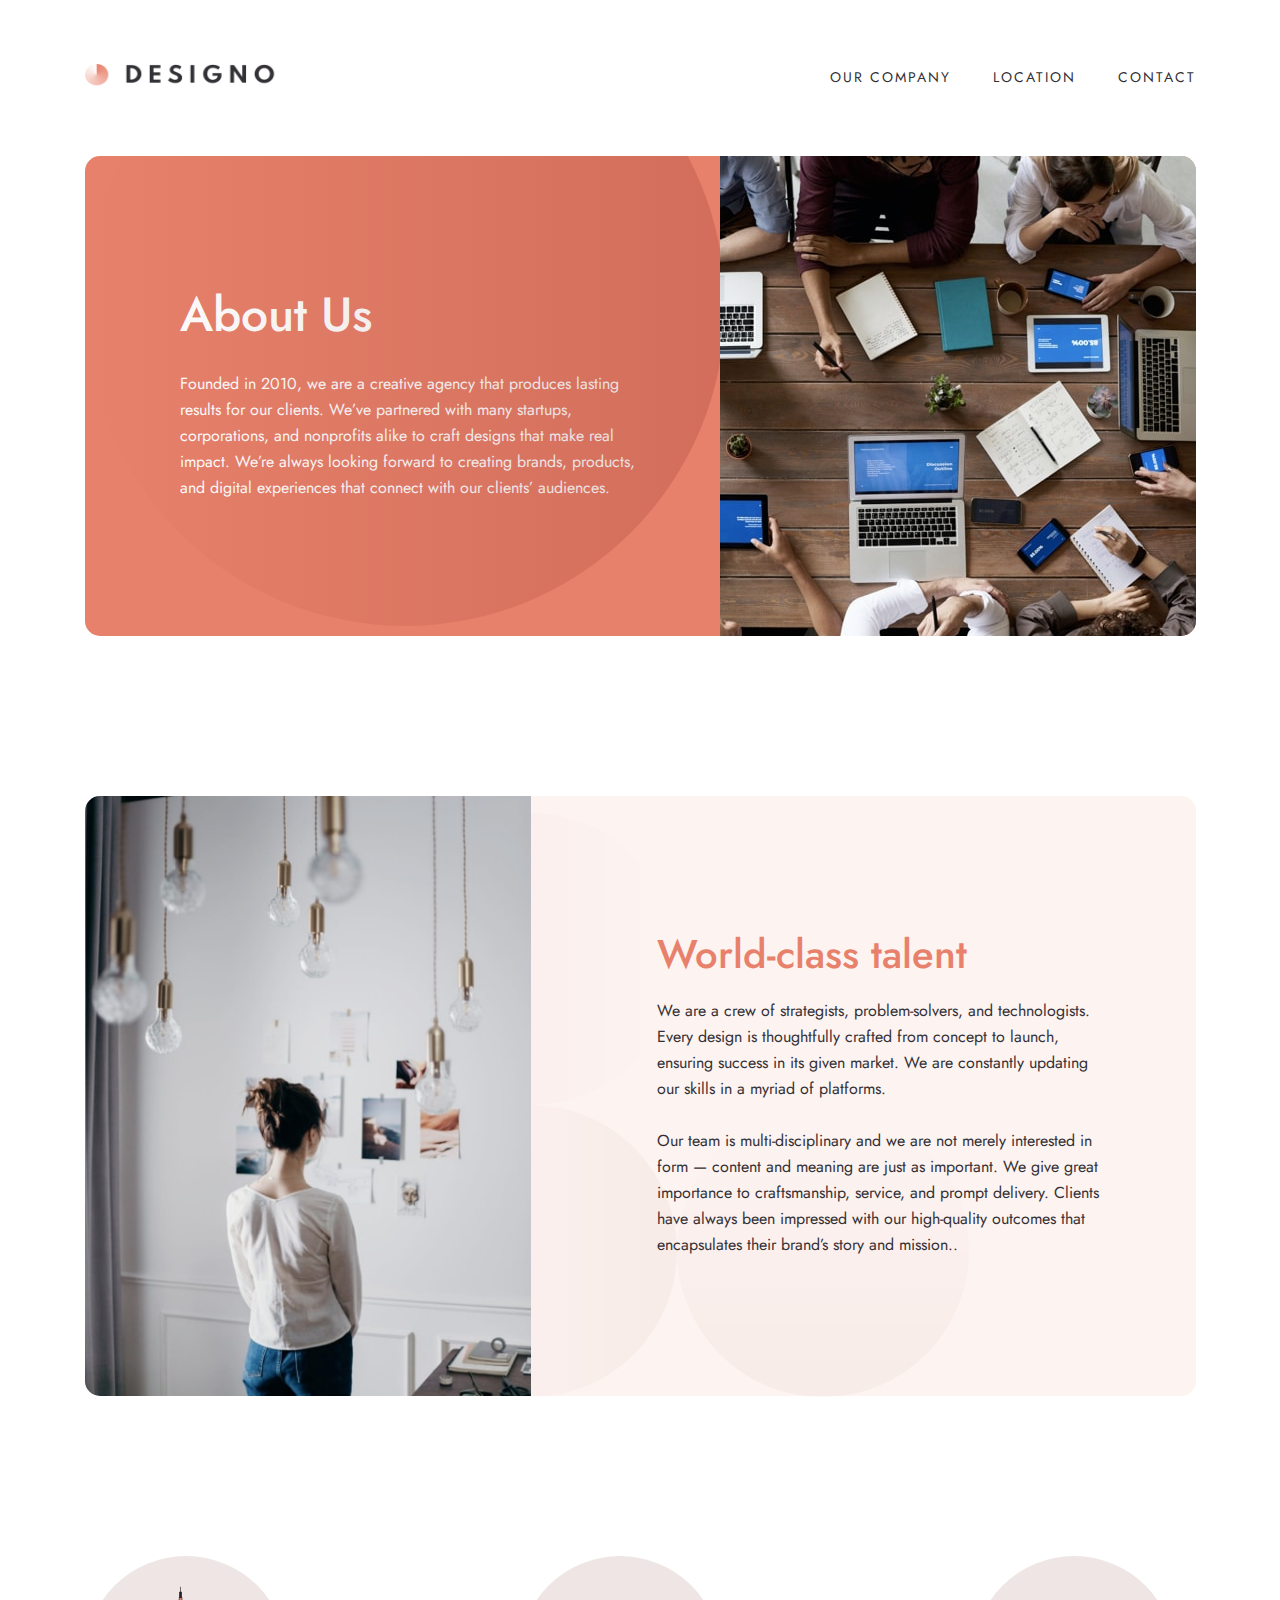
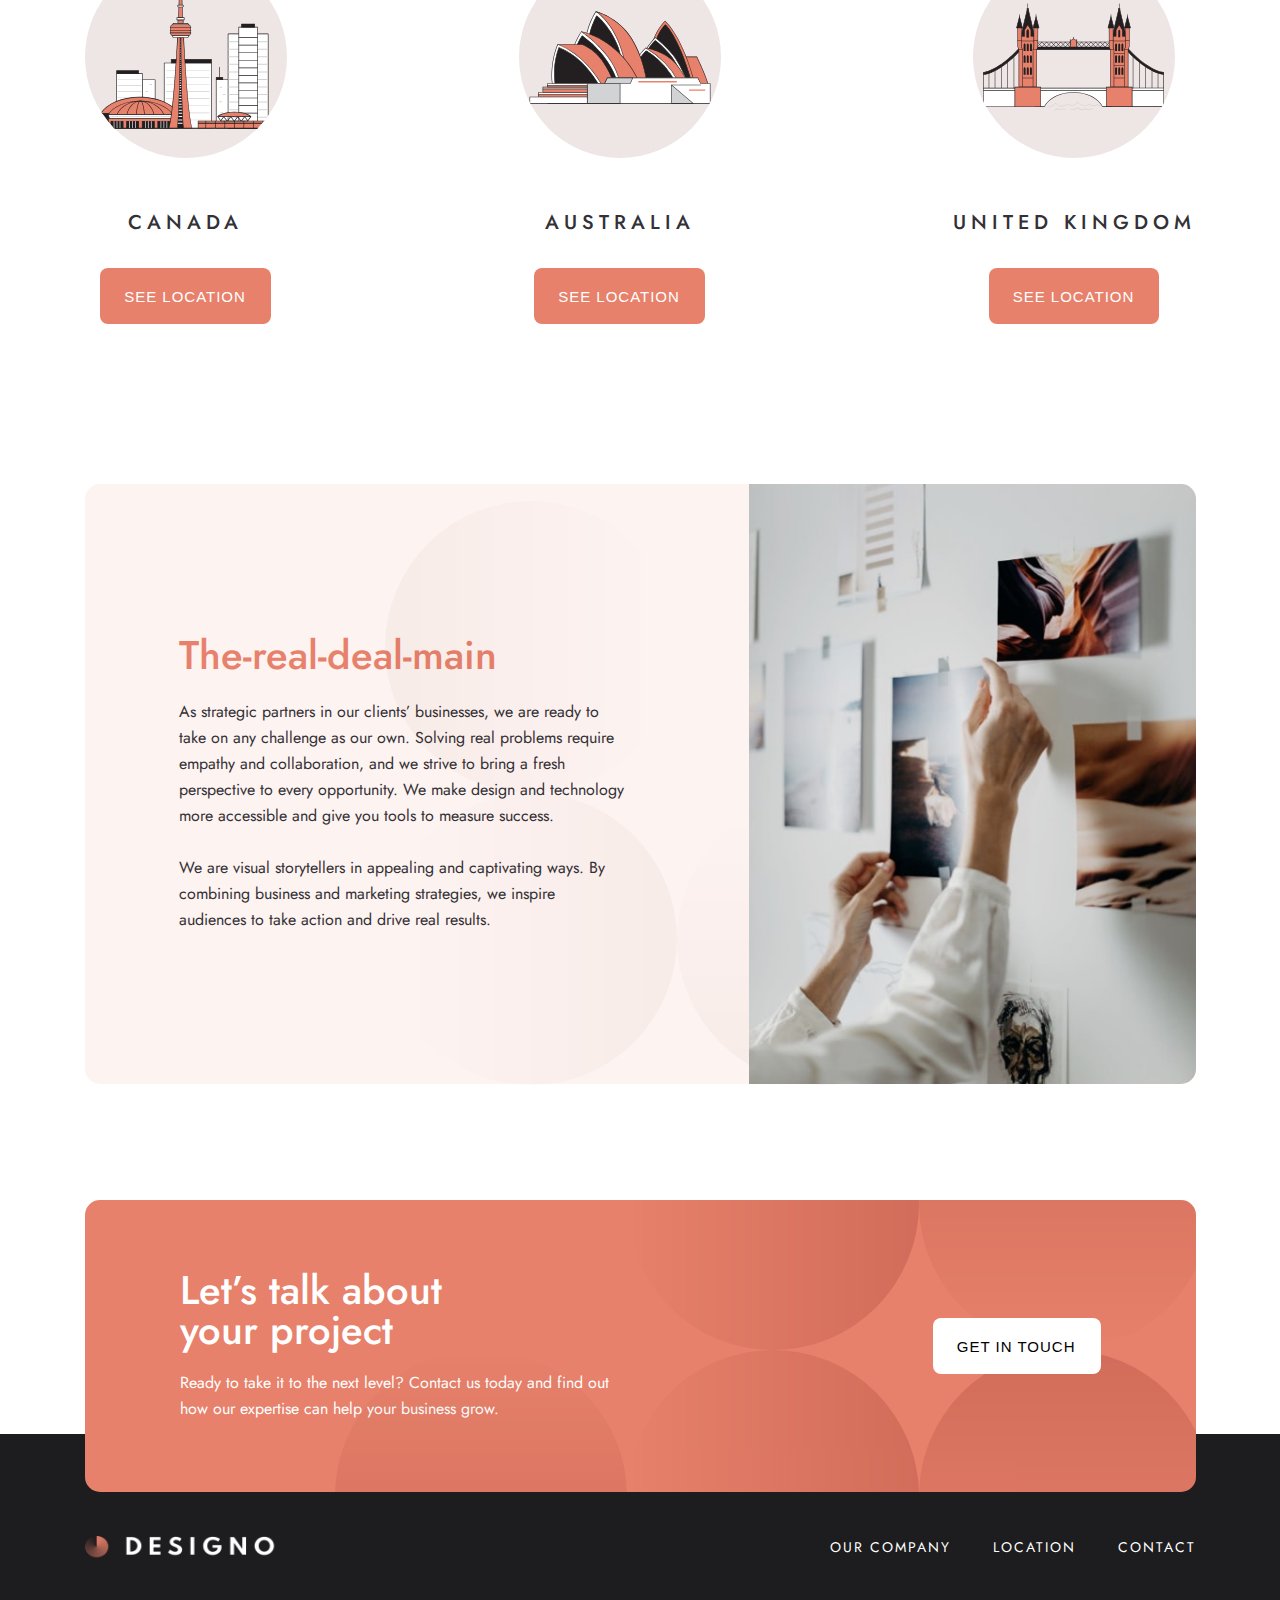
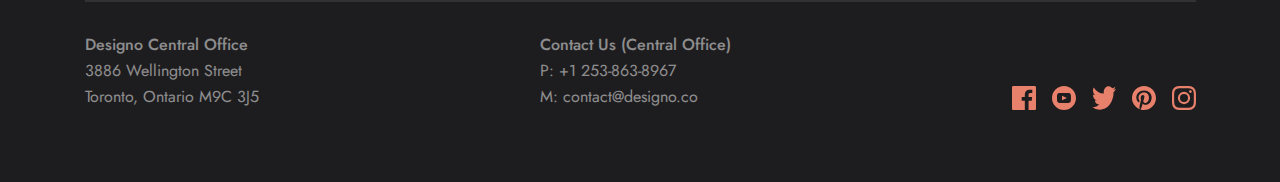
==== pages/about.html @ c79dee9d "Designo-final" ====
<!DOCTYPE html>
<html lang="en">
  <head>
    <meta charset="UTF-8" />
    <meta name="viewport" content="width=device-width, initial-scale=1.0" />
    <title>about</title>
    <link rel="stylesheet" href="../css/about.css" />
  </head>
  <body>
    <header>
      <nav>
        <div class="container">
          <div class="navigation">
            <a href="./index.html">
              <img src="../images/shared/desktop/logo-dark.png" alt="logo"
            /></a>
            <ul class="menu">
              <li><a href="./about.html">our company</a></li>
              <li><a href="./location.html">location</a></li>
              <li><a href="#">contact</a></li>
            </ul>
          </div>
        </div>
      </nav>
      <div class="container">
        <div class="about-us-main">
          <div class="about-us-title">
            <h1>about us</h1>
            <p>
              Founded in 2010, we are a creative agency that produces lasting
              results for our clients. We’ve partnered with many startups,
              corporations, and nonprofits alike to craft designs that make real
              impact. We’re always looking forward to creating brands, products,
              and digital experiences that connect with our clients’ audiences.
            </p>
          </div>
          <img
            src="../images/about/desktop/image-about-hero.jpg"
            alt="about"
            class="main-bg-about"
          />
          <img
            src="../images/about/desktop/bg-pattern-hero-about-desktop.svg"
            class="about-bg"
          />
        </div>
      </div>
    </header>
    <main>
      <section>
        <div class="container">
          <div class="world-class-talent-main">
            <img
              src="../images/about/desktop/image-world-class-talent.jpg"
              alt="world-class-talent-main"
              class="world-class-talent-main-img"
            />
            <img
              src="../images/shared/desktop/bg-pattern-three-circles.svg"
              alt="img"
              class="world-class-talent-main-bg"
            />
            <div class="world-class-talent-title">
              <h2>World-class talent</h2>
              <p>
                We are a crew of strategists, problem-solvers, and
                technologists. Every design is thoughtfully crafted from concept
                to launch, ensuring success in its given market. We are
                constantly updating our skills in a myriad of platforms.
                <br />
                <br />
                Our team is multi-disciplinary and we are not merely interested
                in form — content and meaning are just as important. We give
                great importance to craftsmanship, service, and prompt delivery.
                Clients have always been impressed with our high-quality
                outcomes that encapsulates their brand’s story and mission..
              </p>
            </div>
          </div>
        </div>
      </section>
      <section>
        <div class="container">
          <div class="canada-australia-uk-main">
            <div class="canada-australia-uk">
              <img
                src="../images/shared/desktop/illustration-canada.svg"
                alt="canada"
                class="canada-australia-uk-images"
              />
              <h3>canada</h3>
              <button class="btn btn-on-light">see location</button>
            </div>
            <div class="canada-australia-uk">
              <img
                src="../images/shared/desktop/illustration-australia.svg"
                alt="canada"
                class="canada-australia-uk-images"
              />
              <h3>australia</h3>
              <button class="btn btn-on-light">see location</button>
            </div>
            <div class="canada-australia-uk">
              <img
                src="../images/shared/desktop/illustration-united-kingdom.svg"
                alt="canada"
                class="canada-australia-uk-images"
              />
              <h3>united kingdom</h3>
              <button class="btn btn-on-light">see location</button>
            </div>
          </div>
        </div>
      </section>
      <section>
        <div class="container">
          <div class="the-real-deal-main">
            <div class="the-real-deal-main-title">
              <h2>The-real-deal-main</h2>
              <p>
                As strategic partners in our clients’ businesses, we are ready
                to take on any challenge as our own. Solving real problems
                require empathy and collaboration, and we strive to bring a
                fresh perspective to every opportunity. We make design and
                technology more accessible and give you tools to measure
                success.
                <br /><br />
                We are visual storytellers in appealing and captivating ways. By
                combining business and marketing strategies, we inspire
                audiences to take action and drive real results.
              </p>
            </div>
            <img
              src="../images/about/desktop/image-real-deal.jpg"
              alt="the-real-deal-main"
              class="the-real-deal-main-img"
            />
            <img
              src="../images/shared/desktop/bg-pattern-three-circles.svg"
              alt="img"
              class="the-real-deal-main-bg"
            />
          </div>
        </div>
      </section>
    </main>
    <footer>
      <div class="container">
        <div class="footer-all">
          <div class="lets-talk-main">
            <div class="lets-talk-title">
              <h2>Let’s talk about your project</h2>
              <p>
                Ready to take it to the next level? Contact us today and find
                out how our expertise can help your business grow.
              </p>
            </div>
            <div class="lets-talk-btn">
              <button class="btn btn-on-dark">Get in touch</button>
            </div>
            <img
              class="footer-bg-img"
              src="../images/shared/desktop/bg-pattern-call-to-action.svg"
              alt="bg-pattern-call-to-action"
            />
          </div>
          <div class="designo-main">
            <div class="designo">
              <img
                src="../images/shared/desktop/logo-light.png"
                alt="designo"
              />
              <ul class="menu-footer">
                <li><a href="./about.html">our company</a></li>
                <li><a href="#">location</a></li>
                <li><a href="#">contact</a></li>
              </ul>
            </div>
            <span class="line"></span>
            <div class="nav-footer">
              <div class="address">
                <h4>Designo Central Office</h4>
                <p>3886 Wellington Street</p>
                <p>Toronto, Ontario M9C 3J5</p>
              </div>
              <div class="contact">
                <h4>Contact Us (Central Office)</h4>
                <p>P: +1 253-863-8967</p>
                <p>M: contact@designo.co</p>
              </div>
              <div class="web-sites">
                <img
                  src="../images/shared/desktop/icon-facebook.svg"
                  alt="icon-facebook"
                />
                <img
                  src="../images/shared/desktop/icon-youtube.svg"
                  alt="icon-instagram"
                />
                <img
                  src="../images/shared/desktop/icon-twitter.svg"
                  alt="icon-instagram"
                />
                <img
                  src="../images/shared/desktop/icon-pinterest.svg"
                  alt="icon-instagram"
                />
                <img
                  src="../images/shared/desktop/icon-instagram.svg"
                  alt="icon-instagram"
                />
              </div>
            </div>
          </div>
        </div>
      </div>
    </footer>
  </body>
</html>
---- css/about.css ----
@import "./navigation.css";
@import "./global.css";
@import "./footer.css";

.about-us-main {
  padding-left: 9.5rem;
  position: relative;
  display: flex;
  justify-content: space-between;
  overflow: hidden;
  align-items: center;
  background-color: var(--peach-color);
  border-radius: 1.5rem;
  margin-bottom: 16rem;
}
.about-us-title h1 {
  font-size: var(--h1-fs);
  line-height: var(--h1-2-ln);
  color: var(--white-color);
  text-transform: capitalize;
}
.about-us-title p {
  font-size: var(--p-fs);
  line-height: var(--p-ln);
  color: var(--white-color);
  max-width: 45.8rem;
  padding-top: 3.2rem;
}
.about-bg {
  position: absolute;
  bottom: 10px;
  left: -0px;
}
.main-bg-about {
  z-index: 1;
}

.world-class-talent-main {
  display: flex;
  justify-content: space-between;
  align-items: center;
  position: relative;
  background-color: var(--dark-white);
  border-radius: 1.5rem;
  margin-bottom: 16rem;
}
.world-class-talent-title {
  padding-right: 9.4rem;
}
.world-class-talent-main-img {
  border-top-left-radius: 1.5rem;
  border-bottom-left-radius: 1.5rem;
  max-width: 47.6rem;
  max-height: 60rem;
  z-index: 1;
}
.world-class-talent-main-bg {
  position: absolute;
  left: 30rem;
  bottom: -1px;
}
.world-class-talent-title h2,
.the-real-deal-main-title h2 {
  font-size: var(--h2-fs);
  line-height: var(--h1-2-ln);
  color: var(--peach-color);
  padding-bottom: 2.4rem;
}
.world-class-talent-title p,
.the-real-deal-main-title p {
  font-size: var(--p-fs);
  line-height: var(--p-ln);
  color: var(--dark-gray);
  max-width: 44.5rem;
}
.canada-australia-uk-main {
  display: flex;
  justify-content: space-between;
  align-items: center;
  padding-bottom: 16rem;
}
.canada-australia-uk {
  text-align: center;
}
.canada-australia-uk-images {
  width: 20.2rem;
  height: 20.2rem;
  border-radius: 50%;
  background: linear-gradient(
    90deg,
    rgba(93, 2, 2, 0.1) 0%,
    rgba(93, 2, 2, 0.1) 100%
  );
}
.canada-australia-uk h3 {
  font-size: var(--h3-fs);
  line-height: var(--h3-ln);
  color: var(--dark-gray);
  letter-spacing: var(--h3-ls);
  text-transform: uppercase;
  padding-top: 4.8rem;
  padding-bottom: 3.2rem;
}
.the-real-deal-main {
  display: flex;
  justify-content: space-between;
  align-items: center;
  position: relative;
  background-color: var(--dark-white);
  border-radius: 1.5rem;
  margin-bottom: 16rem;
}
.the-real-deal-main-title {
  padding-left: 9.4rem;
}
.the-real-deal-main-img {
  border-top-right-radius: 1.5rem;
  border-bottom-right-radius: 1.5rem;
  max-width: 47.6rem;
  max-height: 60rem;
  z-index: 1;
}
.the-real-deal-main-bg {
  position: absolute;
  left: 30rem;
  bottom: -1px;
}
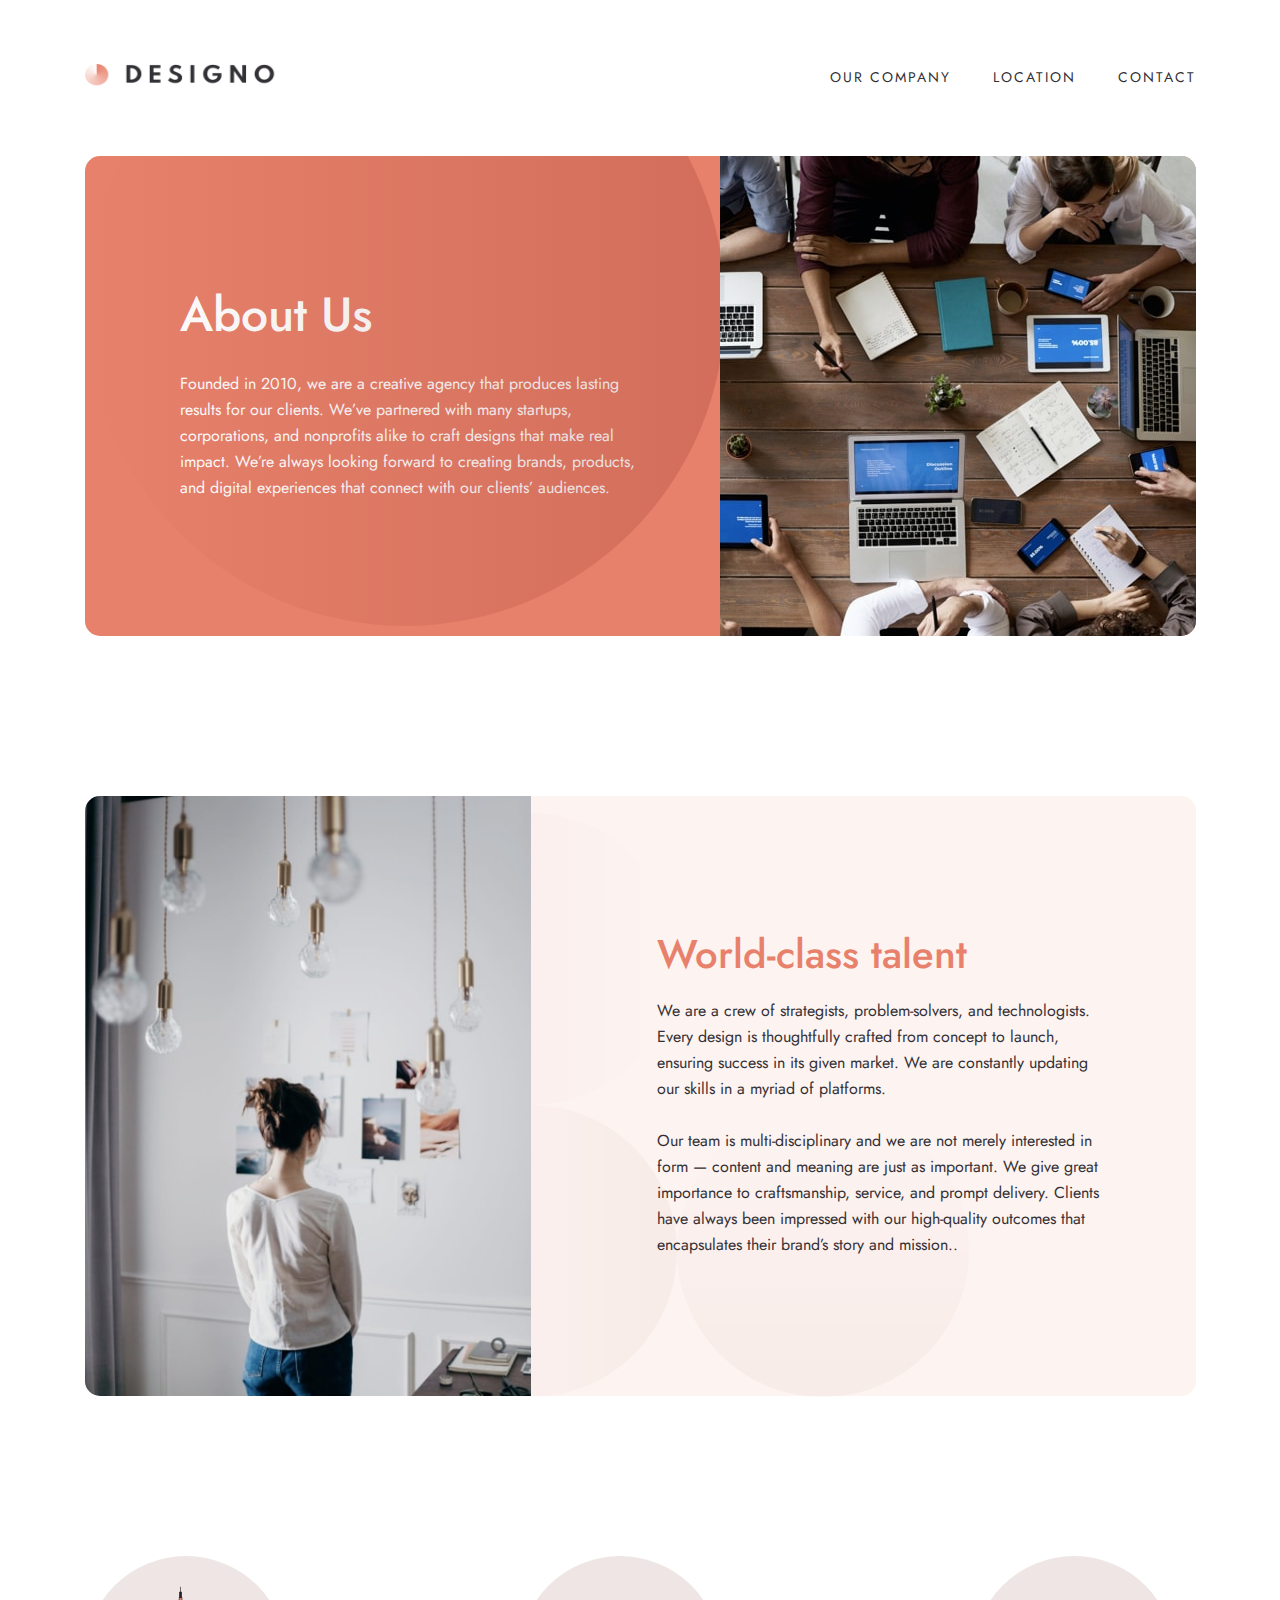
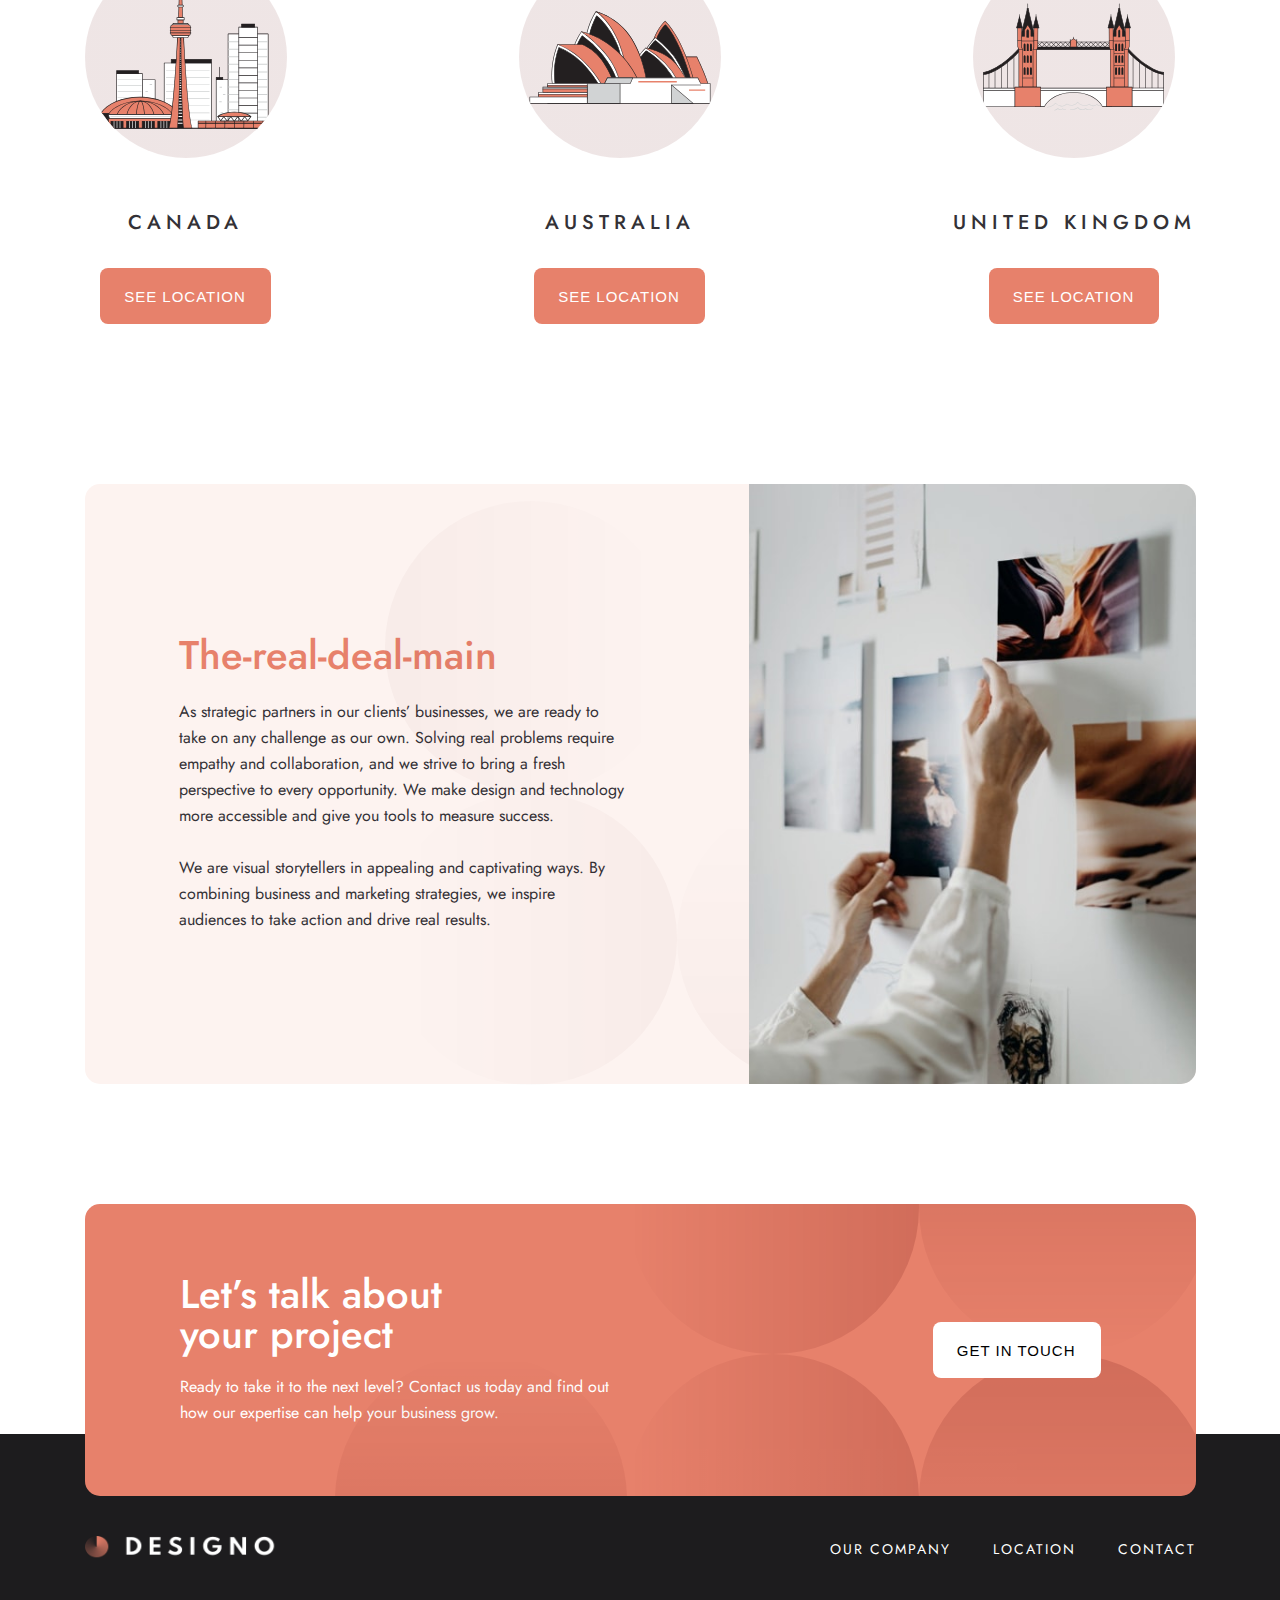
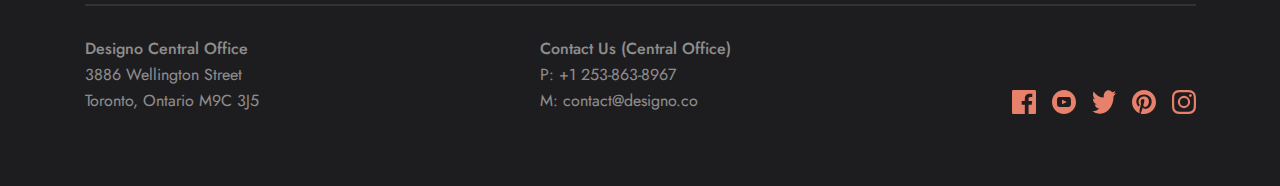
==== commit fc9d99ac: "some-changes" ====
--- a/pages/about.html
+++ b/pages/about.html
@@ -11,7 +11,7 @@
       <nav>
         <div class="container">
           <div class="navigation">
-            <a href="./index.html">
+            <a href="../index.html">
               <img src="../images/shared/desktop/logo-dark.png" alt="logo"
             /></a>
             <ul class="menu">
@@ -166,14 +166,15 @@
           </div>
           <div class="designo-main">
             <div class="designo">
-              <img
-                src="../images/shared/desktop/logo-light.png"
-                alt="designo"
-              />
+              <a href="../index.html">
+                <img
+                  src="../images/shared/desktop/logo-light.png"
+                  alt="designo"
+              /></a>
               <ul class="menu-footer">
                 <li><a href="./about.html">our company</a></li>
-                <li><a href="#">location</a></li>
-                <li><a href="#">contact</a></li>
+                <li><a href="./location.html">location</a></li>
+                <li><a href="./contact.html">contact</a></li>
               </ul>
             </div>
             <span class="line"></span>
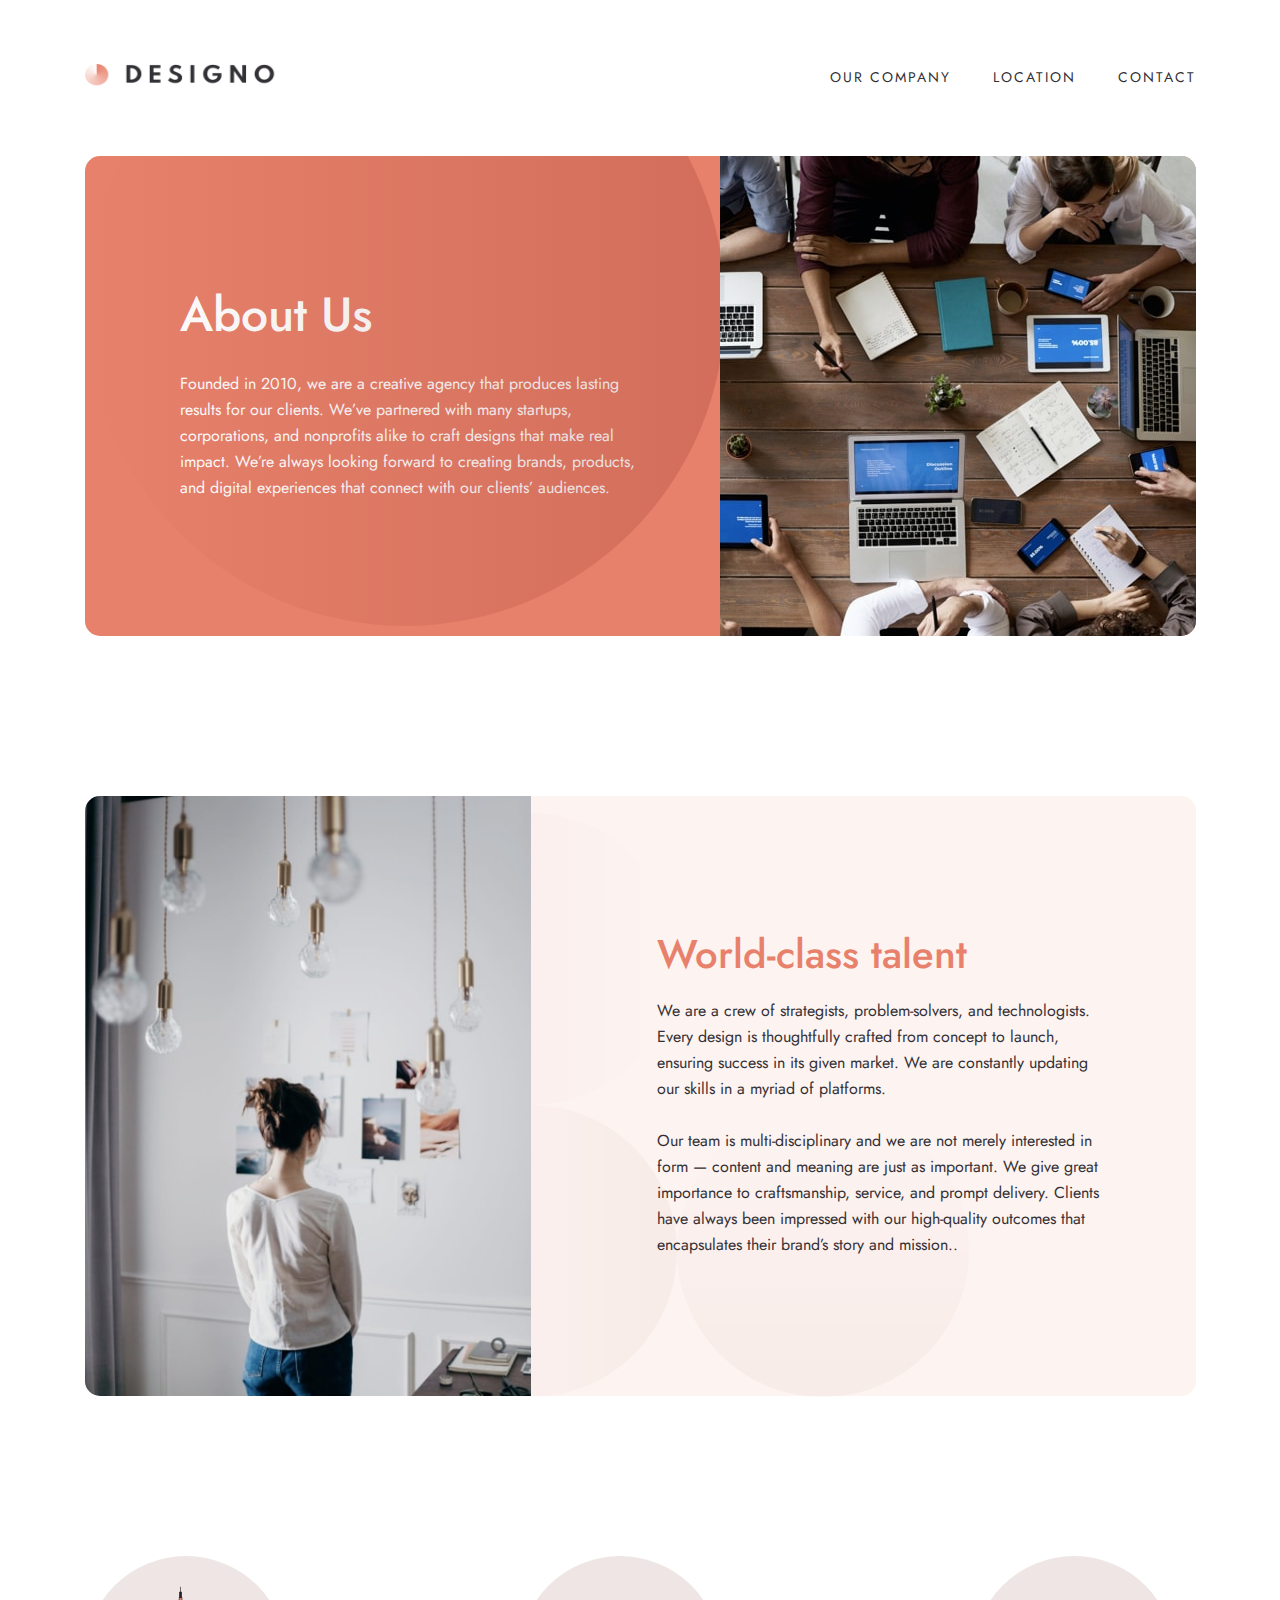
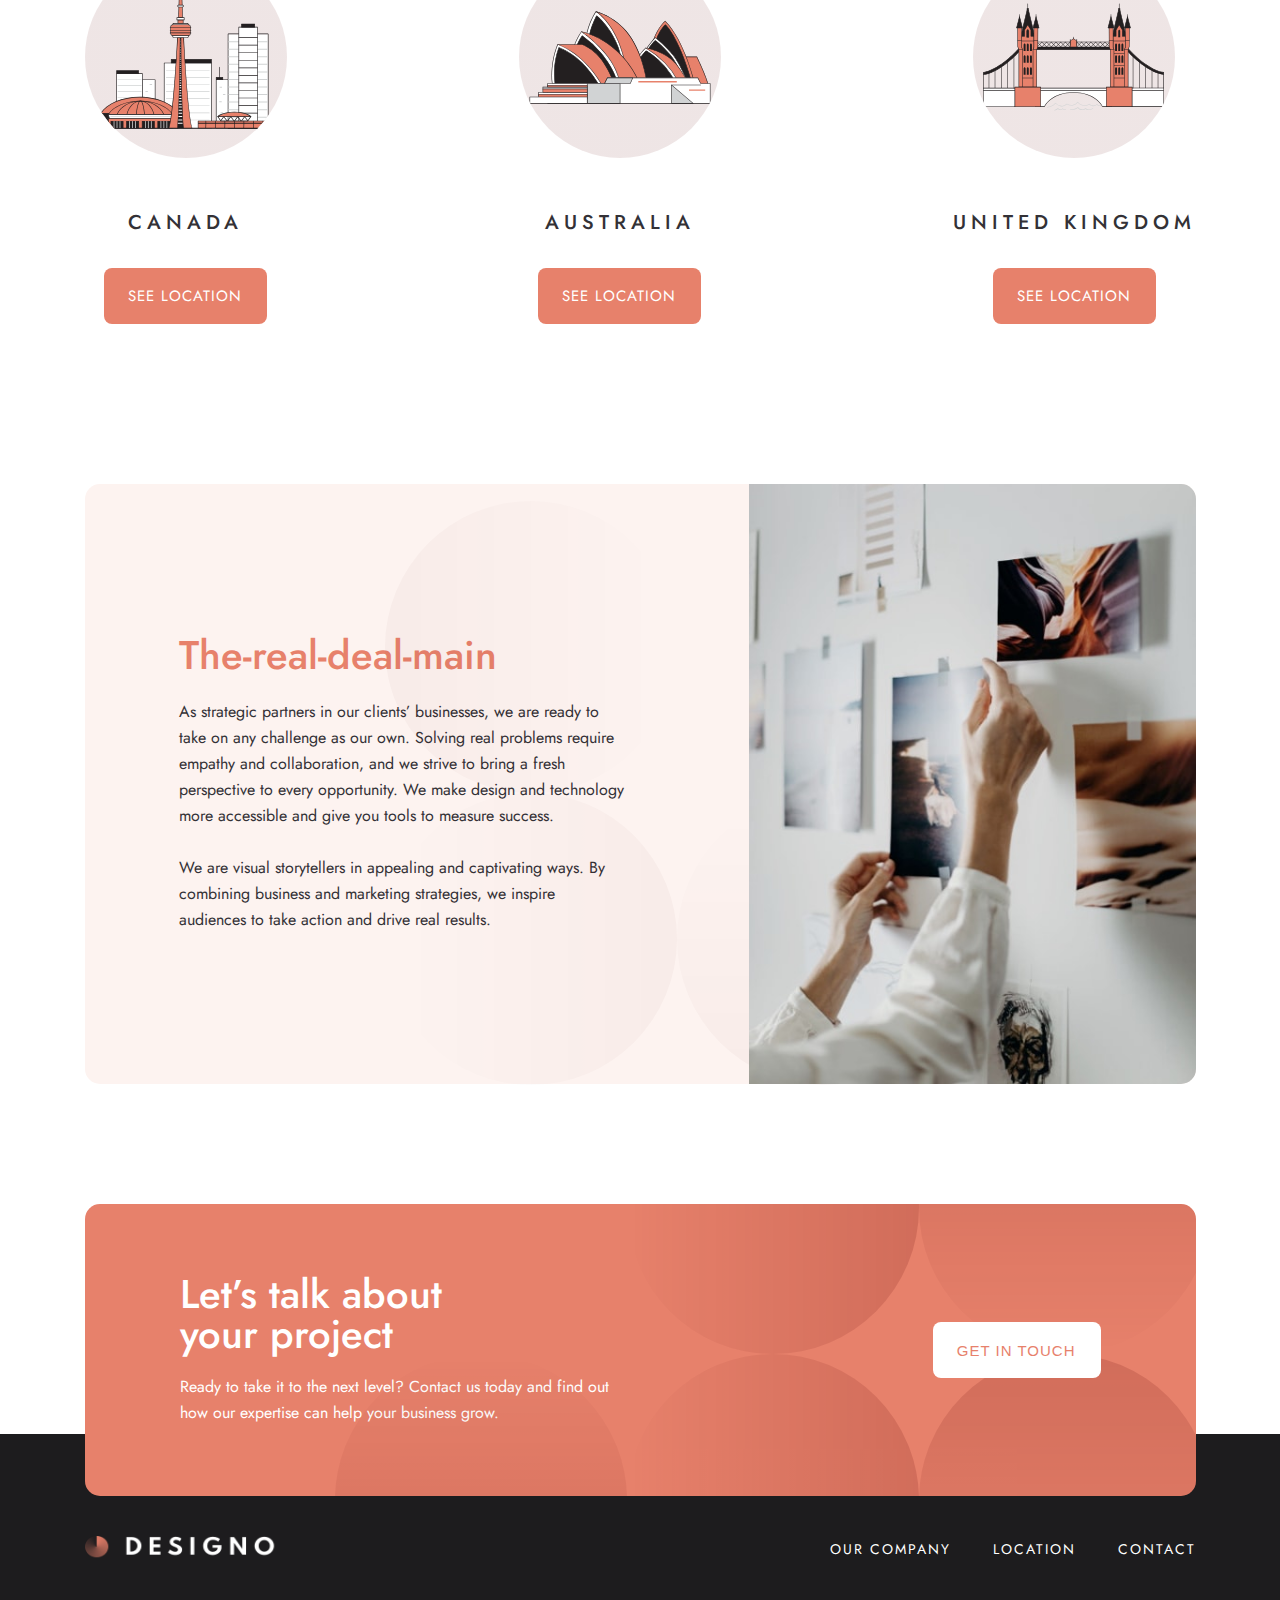
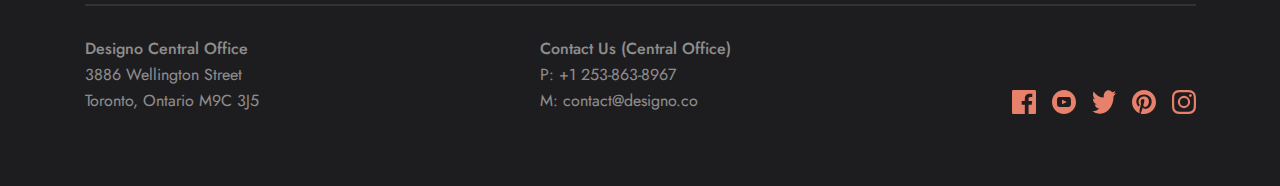
==== commit 93f6f11b: "a href edded" ====
--- a/pages/about.html
+++ b/pages/about.html
@@ -17,7 +17,7 @@
             <ul class="menu">
               <li><a href="./about.html">our company</a></li>
               <li><a href="./location.html">location</a></li>
-              <li><a href="#">contact</a></li>
+              <li><a href="./contact.html">contact</a></li>
             </ul>
           </div>
         </div>
@@ -89,7 +89,7 @@
                 class="canada-australia-uk-images"
               />
               <h3>canada</h3>
-              <button class="btn btn-on-light">see location</button>
+              <a href="#" class="btn btn-on-light">see location</a>
             </div>
             <div class="canada-australia-uk">
               <img
@@ -98,7 +98,7 @@
                 class="canada-australia-uk-images"
               />
               <h3>australia</h3>
-              <button class="btn btn-on-light">see location</button>
+              <a href="#" class="btn btn-on-light">see location</a>
             </div>
             <div class="canada-australia-uk">
               <img
@@ -107,7 +107,7 @@
                 class="canada-australia-uk-images"
               />
               <h3>united kingdom</h3>
-              <button class="btn btn-on-light">see location</button>
+              <a href="#" class="btn btn-on-light">see location</a>
             </div>
           </div>
         </div>
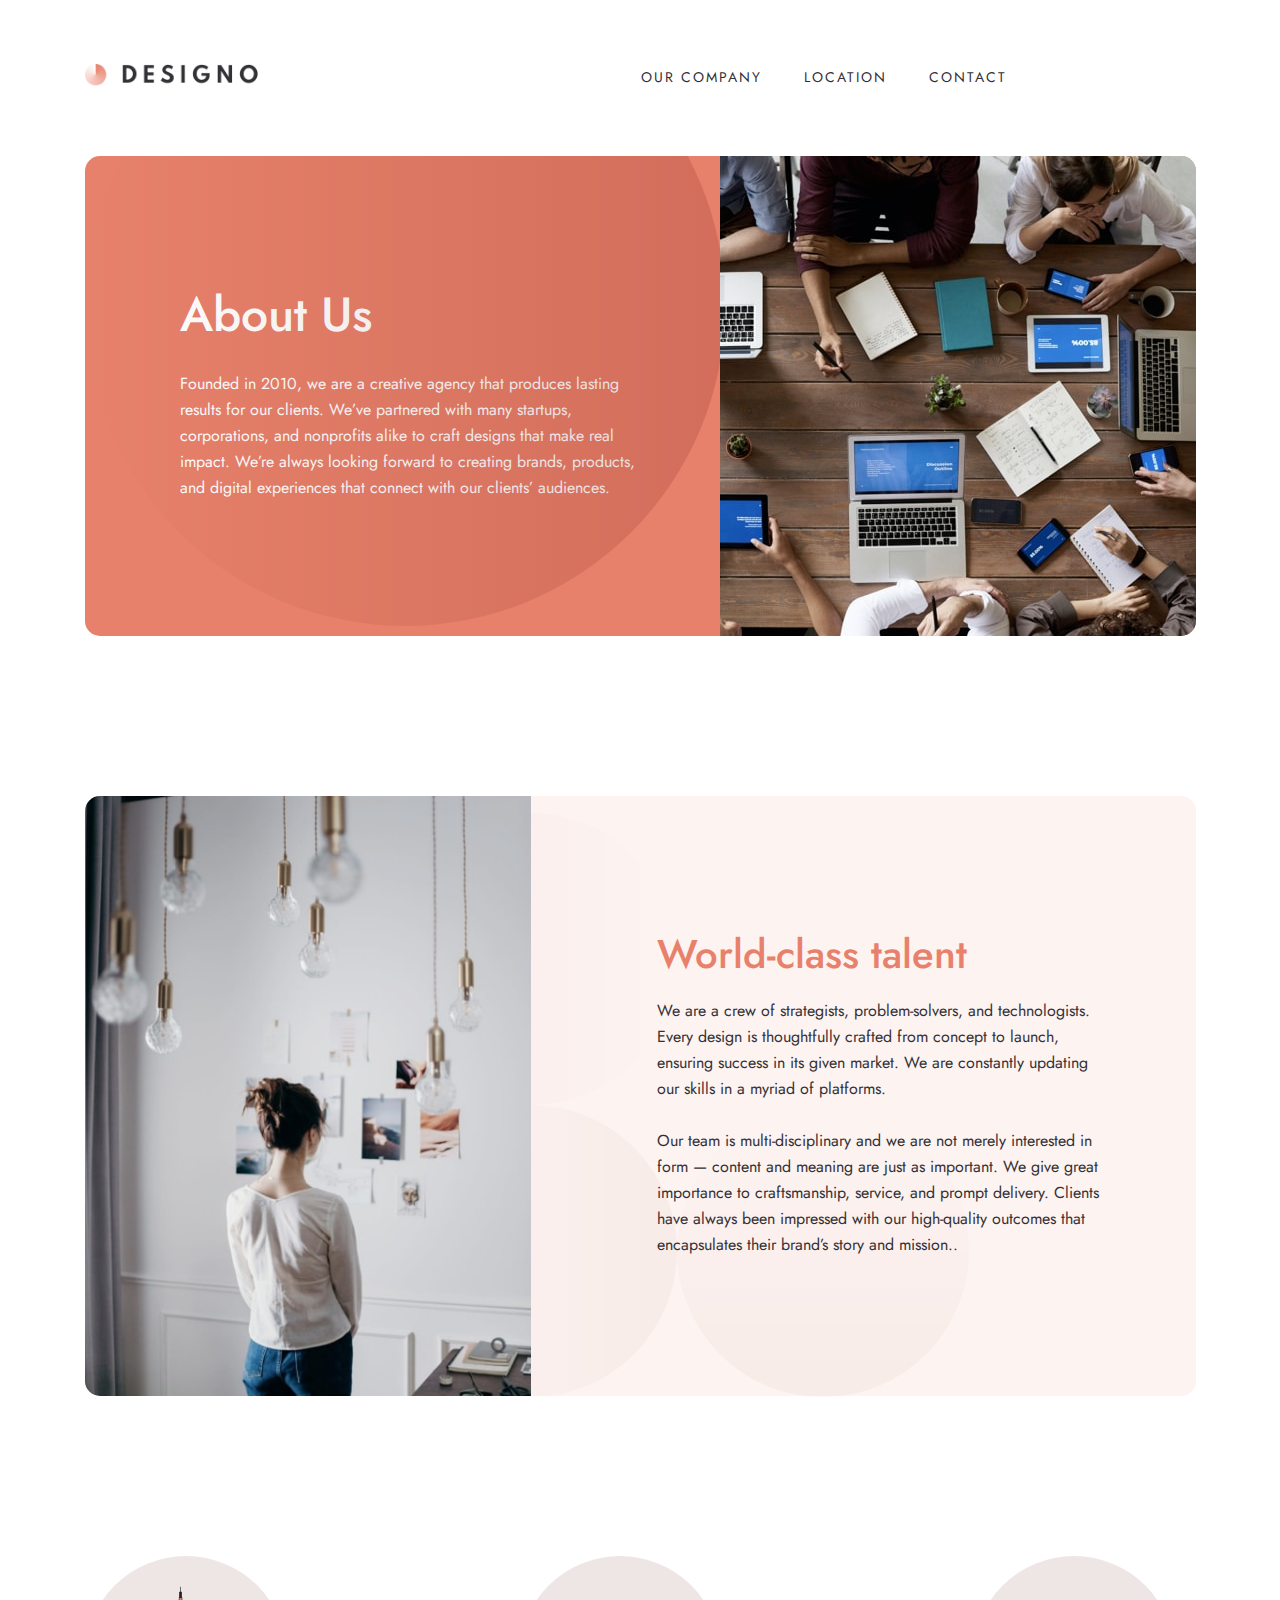
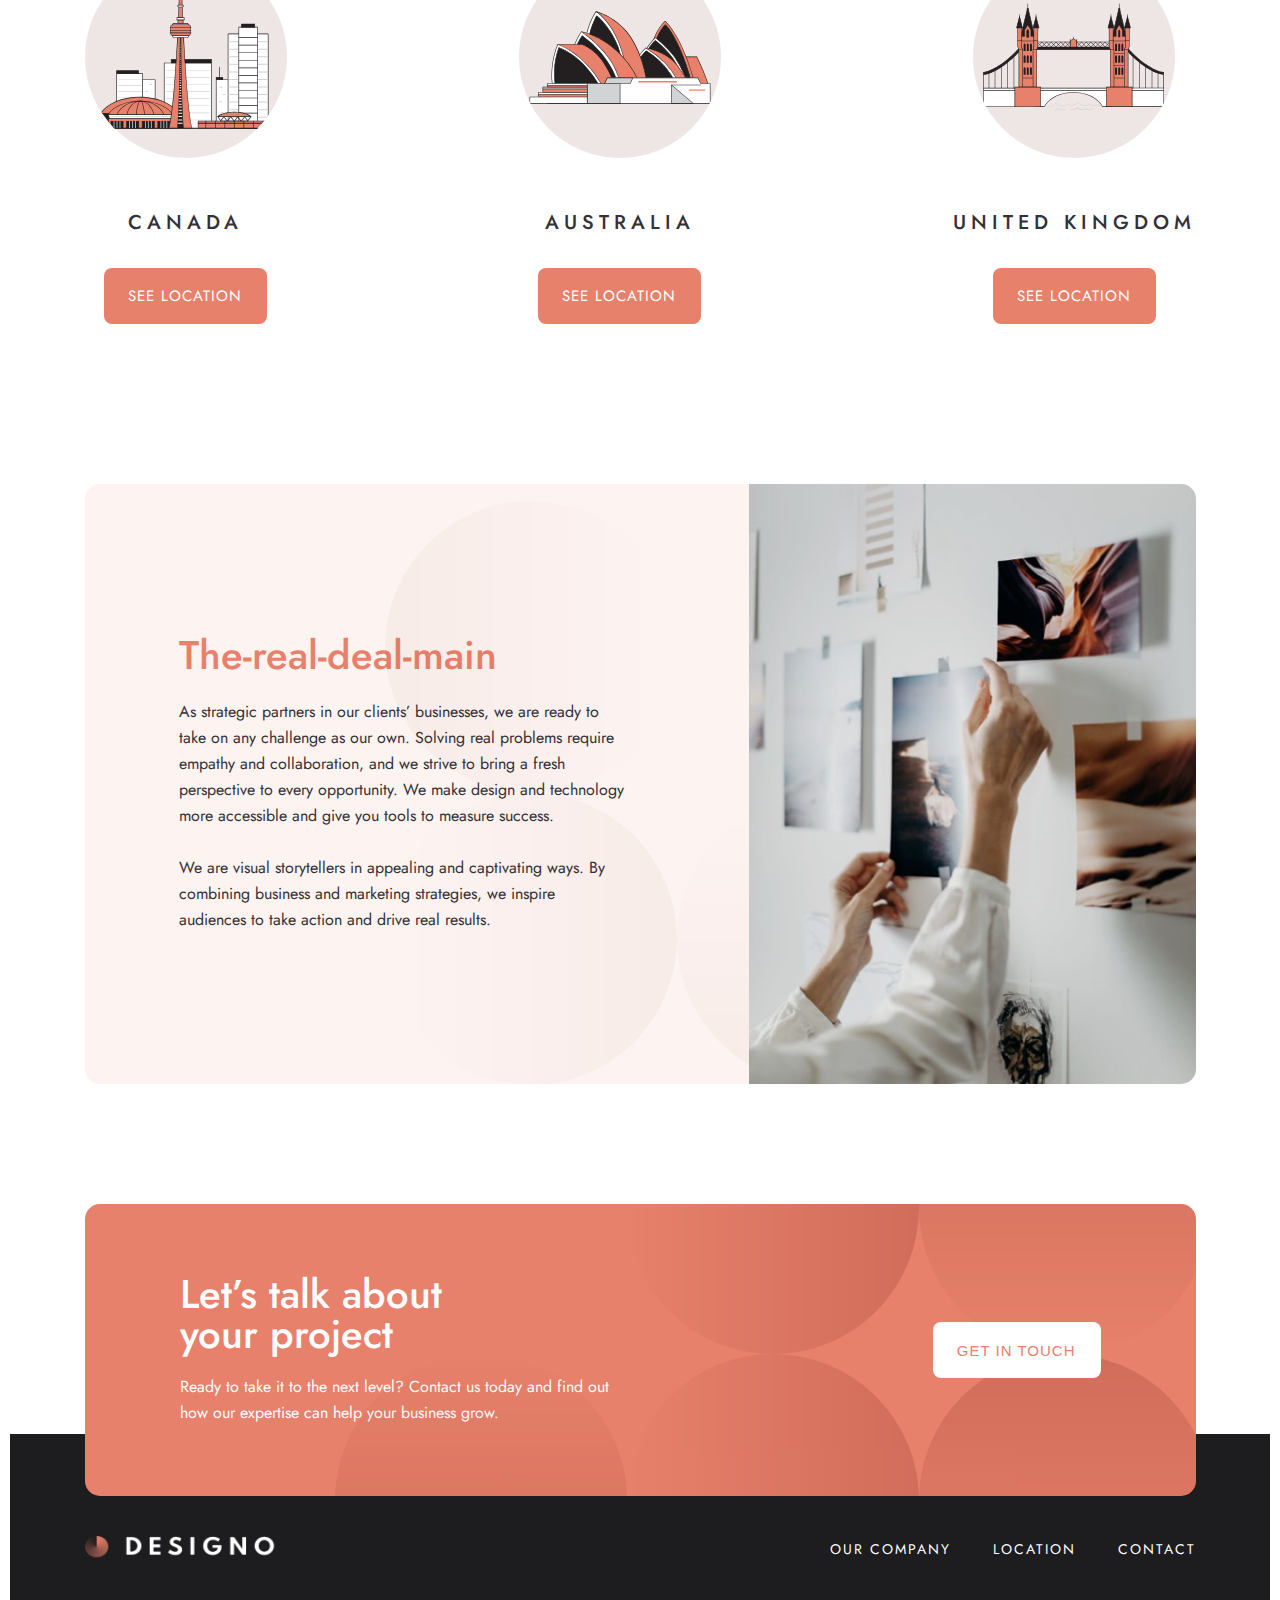
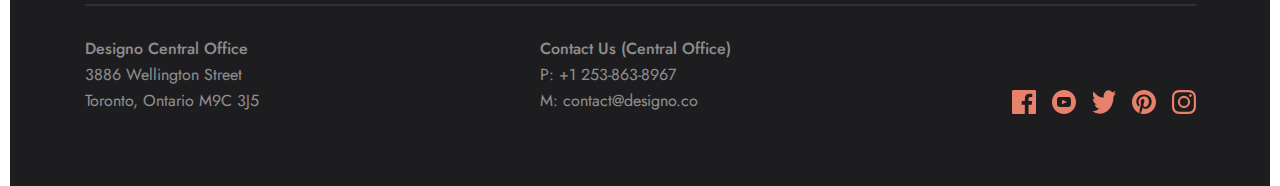
==== commit 207b5cd4: "new-add-responsive" ====
--- a/pages/about.html
+++ b/pages/about.html
@@ -14,16 +14,33 @@
             <a href="../index.html">
               <img src="../images/shared/desktop/logo-dark.png" alt="logo"
             /></a>
+            <a href="../pages/menu.html">
+              <img
+                class="icon-hamburger"
+                src="../images/shared/mobile/icon-hamburger.svg"
+                alt="icon-hamburger"
+            /></a>
             <ul class="menu">
               <li><a href="./about.html">our company</a></li>
               <li><a href="./location.html">location</a></li>
               <li><a href="./contact.html">contact</a></li>
             </ul>
+            <a href="./menu.html"> </a>
           </div>
         </div>
       </nav>
       <div class="container">
         <div class="about-us-main">
+          <img
+            src="../images/about/mobile/image-about-hero.jpg"
+            alt="mobile"
+            class="for-mb-about-hero"
+          />
+          <img
+            src="../images/about/tablet/image-about-hero.jpg"
+            alt="tablet"
+            class="for-tablet-about-bg"
+          />
           <div class="about-us-title">
             <h1>about us</h1>
             <p>
@@ -50,6 +67,16 @@
       <section>
         <div class="container">
           <div class="world-class-talent-main">
+            <img
+              src="../images/about/mobile/image-world-class-talent.jpg"
+              alt="mobile"
+              class="for-mb-world-class-bg"
+            />
+            <img
+              src="../images/about/tablet/image-world-class-talent.jpg"
+              alt="girl"
+              class="for-tablat-world-class-bg"
+            />
             <img
               src="../images/about/desktop/image-world-class-talent.jpg"
               alt="world-class-talent-main"
@@ -115,6 +142,16 @@
       <section>
         <div class="container">
           <div class="the-real-deal-main">
+            <img
+              src="../images/about/mobile/image-real-deal.jpg"
+              alt="mb"
+              class="for-mb-deal-img"
+            />
+            <img
+              src="../images/about/tablet/image-real-deal.jpg"
+              alt="deal"
+              class="for-tablet-deal-img"
+            />
             <div class="the-real-deal-main-title">
               <h2>The-real-deal-main</h2>
               <p>
--- a/css/about.css
+++ b/css/about.css
@@ -125,3 +125,196 @@
   left: 30rem;
   bottom: -1px;
 }
+.icon-hamburger {
+  display: none;
+}
+.for-tablet-about-bg {
+  display: none;
+}
+.for-tablat-world-class-bg {
+  display: none;
+}
+.for-tablet-deal-img {
+  display: none;
+}
+.for-mb-about-hero {
+  display: none;
+}
+.for-mb-world-class-bg {
+  display: none;
+}
+.for-mb-deal-img {
+  display: none;
+}
+/* tablat uchun responsive */
+
+@media screen and (max-width: 1010px) {
+  * {
+    margin-left: auto;
+    margin-right: auto;
+  }
+  .world-class-talent-title {
+    padding-left: 9.4rem;
+  }
+  .the-real-deal-main-title {
+    padding-right: 9.4rem;
+  }
+}
+
+@media screen and (max-width: 900px) {
+  .about-us-main {
+    flex-direction: column;
+    margin-left: auto;
+    margin-right: auto;
+  }
+  .main-bg-about {
+    display: none;
+  }
+  .for-tablet-about-bg {
+    display: block;
+    width: 100%;
+    position: relative;
+    z-index: 1;
+  }
+  .about-us-main {
+    max-width: 69.8rem;
+    padding-left: 0;
+  }
+  .about-us-title {
+    text-align: center;
+    padding-top: 6.4rem;
+    padding-bottom: 6.4rem;
+    position: relative;
+    z-index: 1;
+  }
+  .about-bg {
+    left: -180px;
+  }
+  .world-class-talent-main-img {
+    display: none;
+  }
+  .for-tablat-world-class-bg {
+    display: block;
+  }
+  .world-class-talent-main {
+    flex-direction: column;
+    overflow: hidden;
+    max-width: max-content;
+    margin-left: auto;
+    margin-right: auto;
+  }
+  .canada-australia-uk-main {
+    flex-direction: column;
+    gap: 8rem;
+  }
+  .for-tablet-deal-img {
+    display: block;
+  }
+  .the-real-deal-main-img {
+    display: none;
+  }
+  .the-real-deal-main {
+    flex-direction: column;
+    max-width: max-content;
+    overflow: hidden;
+  }
+  .the-real-deal-main-title {
+    text-align: center;
+    padding: 6.8rem 0 9.4rem 0;
+  }
+  .lets-talk-main {
+    flex-direction: column;
+    text-align: center;
+    height: 35rem;
+  }
+  .lets-talk-title {
+    padding: 5.7rem;
+  }
+  .lets-talk-btn {
+    padding-bottom: 5.7rem;
+  }
+}
+/* mobile uchun responsive */
+
+@media screen and (max-width: 600px) {
+  .about-us-title h1,
+  .world-class-talent-title h2,
+  .the-real-deal-main-title h2 {
+    font-size: 3.2rem;
+    line-height: 3.6rem;
+  }
+  .menu {
+    display: none;
+  }
+  .icon-hamburger {
+    display: block;
+    width: auto;
+  }
+  .for-mb-about-hero {
+    display: block;
+    /* max-width: 37.5rem */
+  }
+  .for-tablet-about-bg {
+    display: none;
+  }
+  .about-us-main {
+    max-width: max-content;
+    width: 37.5rem;
+  }
+  .about-us-title {
+    padding: 6.4rem 2.4rem;
+  }
+
+  .for-tablat-world-class-bg {
+    display: none;
+  }
+  .for-mb-world-class-bg {
+    display: block;
+  }
+  .world-class-talent-main {
+    max-width: max-content;
+    width: 37.5rem;
+  }
+  .world-class-talent-title {
+    padding: 8rem 2.4rem;
+    text-align: center;
+  }
+  .for-mb-deal-img {
+    display: block;
+  }
+  .for-tablet-deal-img {
+    display: none;
+  }
+  .lets-talk-main {
+    margin-bottom: 33rem;
+    bottom: 30rem;
+  }
+  .the-real-deal-main {
+    width: 37.5rem;
+    max-width: max-content;
+  }
+  .the-real-deal-main-title {
+    padding: 8rem 2.4rem 10.5rem 2.4rem;
+  }
+  .designo {
+    flex-direction: column;
+  }
+  .menu-footer {
+    flex-direction: column;
+    padding-top: 2rem;
+  }
+  .nav-footer {
+    flex-direction: column;
+    justify-content: center;
+    align-items: center;
+    gap: 4rem;
+  }
+}
+@media screen and (max-width: 590px) {
+  .lets-talk-title {
+    padding: 1rem;
+  }
+  .lets-talk-main {
+    height: 40rem;
+  }
+}
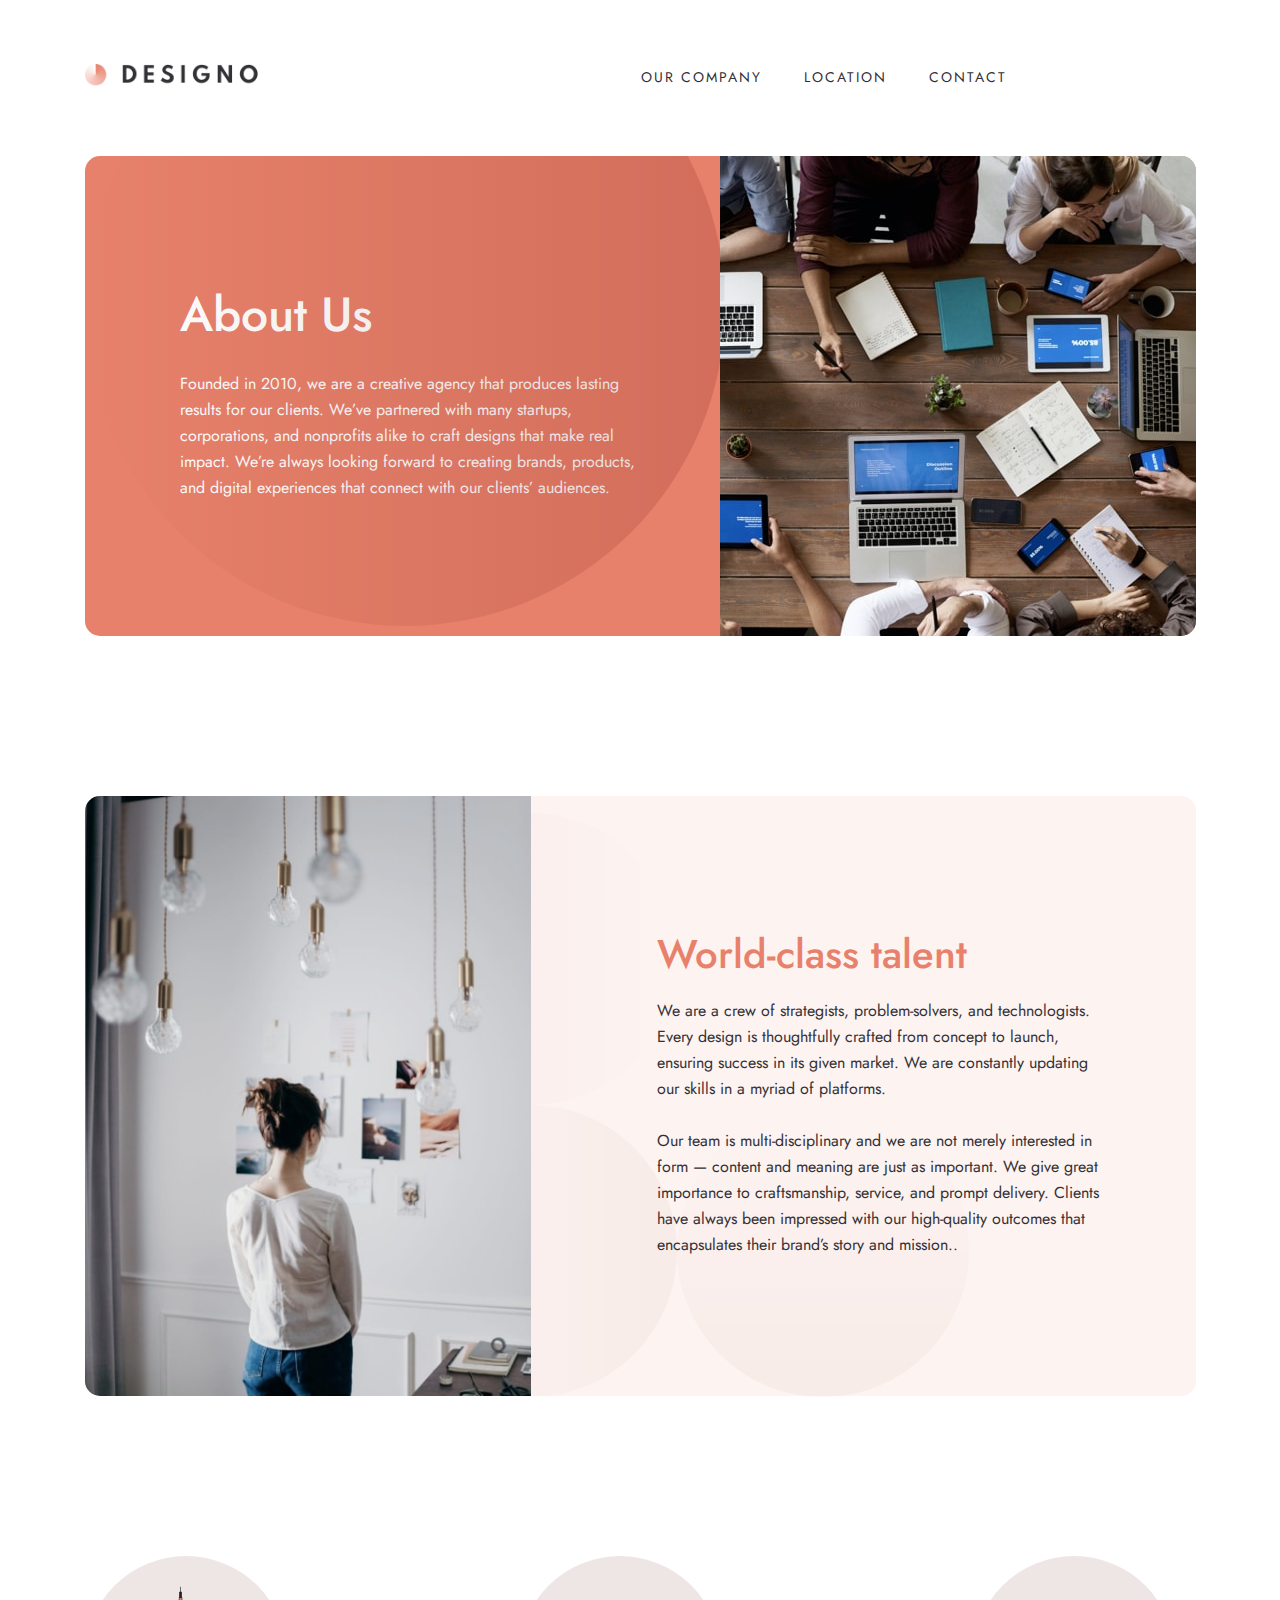
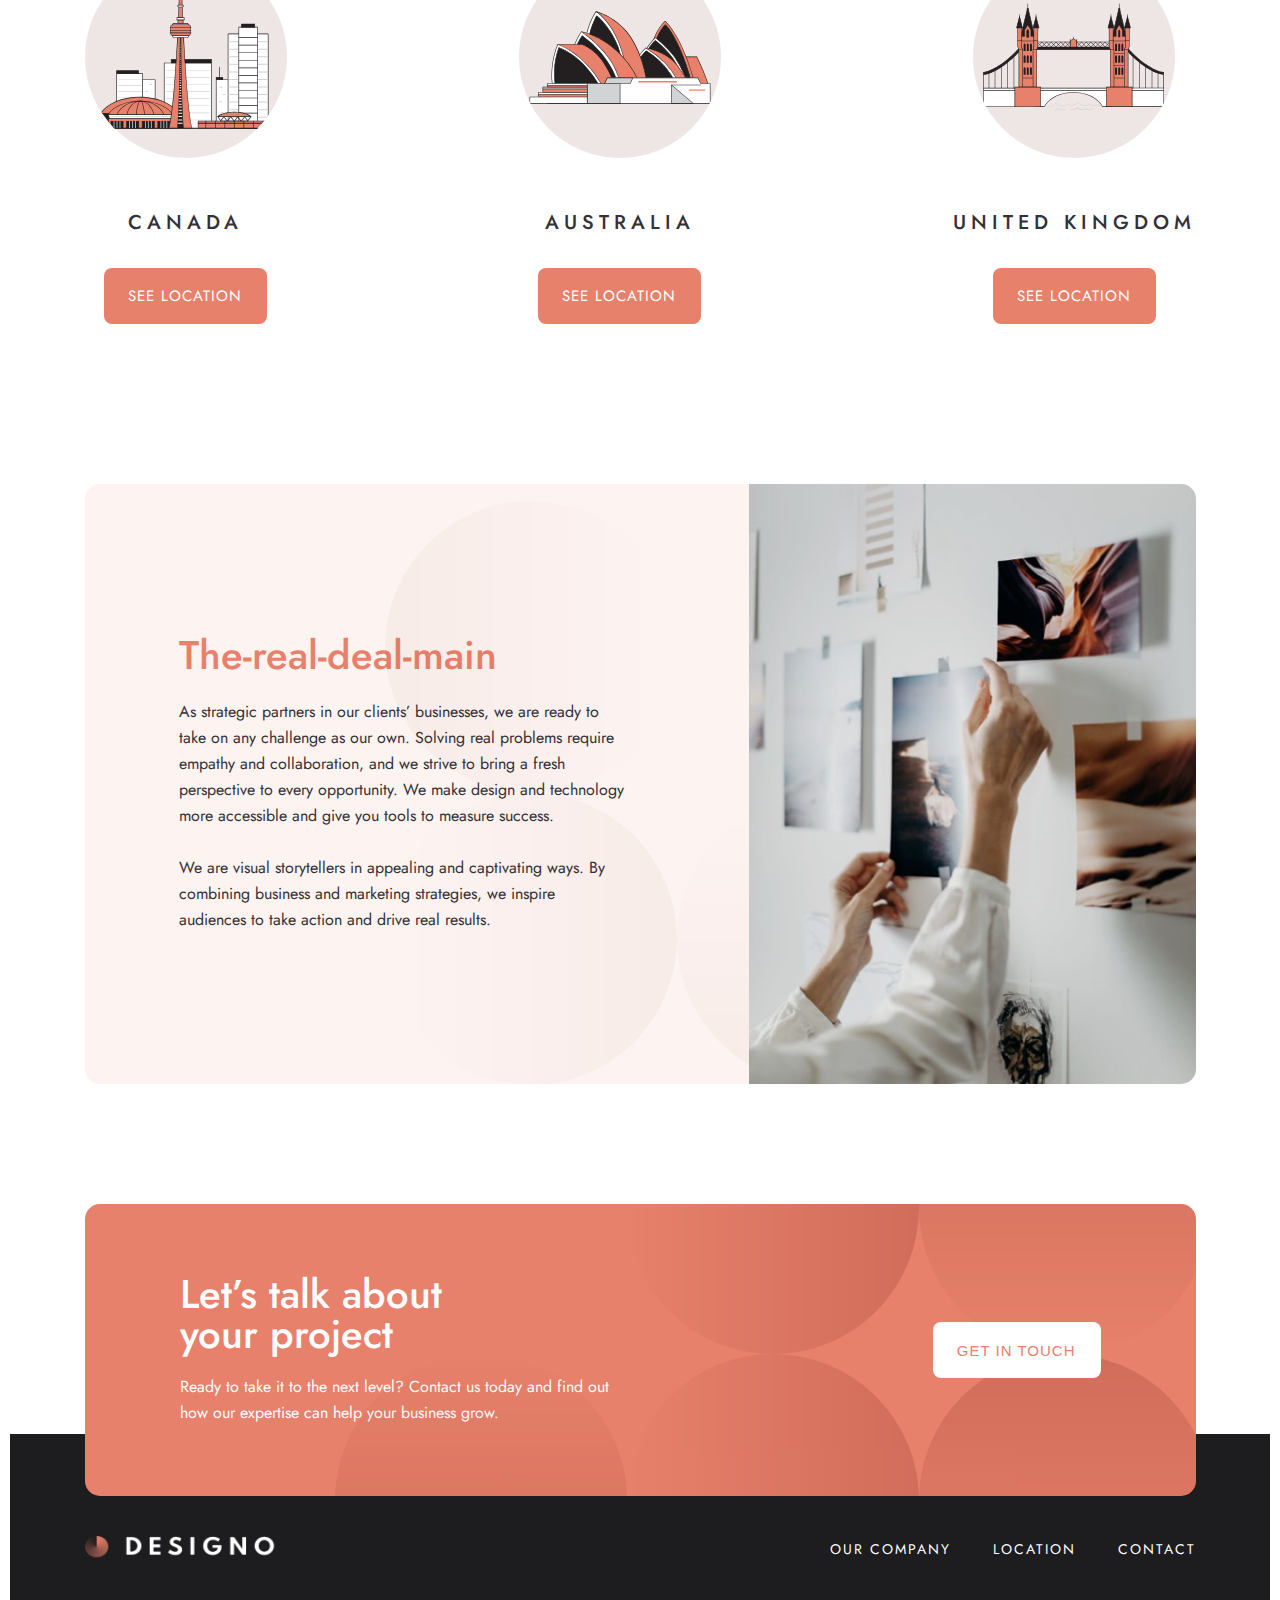
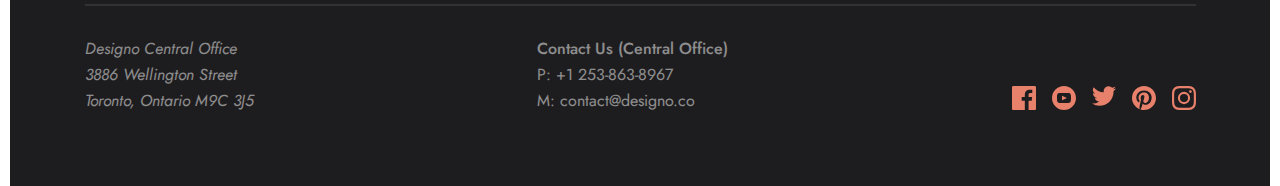
==== commit 899d438a: "new adds" ====
--- a/pages/about.html
+++ b/pages/about.html
@@ -18,7 +18,6 @@
               <img
                 class="icon-hamburger"
                 src="../images/shared/mobile/icon-hamburger.svg"
-                alt="icon-hamburger"
             /></a>
             <ul class="menu">
               <li><a href="./about.html">our company</a></li>
@@ -216,37 +215,42 @@
             </div>
             <span class="line"></span>
             <div class="nav-footer">
-              <div class="address">
+              <address class="address">
                 <h4>Designo Central Office</h4>
                 <p>3886 Wellington Street</p>
                 <p>Toronto, Ontario M9C 3J5</p>
-              </div>
+              </address>
               <div class="contact">
                 <h4>Contact Us (Central Office)</h4>
-                <p>P: +1 253-863-8967</p>
-                <p>M: contact@designo.co</p>
+                <a href="tel:+12538638967">P: +1 253-863-8967</a>
+                <a href="mailto:contact@designo.co">M: contact@designo.co</a>
               </div>
               <div class="web-sites">
-                <img
-                  src="../images/shared/desktop/icon-facebook.svg"
-                  alt="icon-facebook"
-                />
-                <img
-                  src="../images/shared/desktop/icon-youtube.svg"
-                  alt="icon-instagram"
-                />
-                <img
-                  src="../images/shared/desktop/icon-twitter.svg"
-                  alt="icon-instagram"
-                />
-                <img
-                  src="../images/shared/desktop/icon-pinterest.svg"
-                  alt="icon-instagram"
-                />
-                <img
-                  src="../images/shared/desktop/icon-instagram.svg"
-                  alt="icon-instagram"
-                />
+                <a href="https://www.facebook.com">
+                  <img
+                    src="../images/shared/desktop/icon-facebook.svg"
+                    alt="icon-facebook"
+                /></a>
+                <a href="https://www.youtube.com">
+                  <img
+                    src="../images/shared/desktop/icon-youtube.svg"
+                    alt="icon-instagram"
+                /></a>
+                <a href="https://www.twitter.com">
+                  <img
+                    src="../images/shared/desktop/icon-twitter.svg"
+                    alt="icon-instagram"
+                /></a>
+                <a href="https://www.pinterest.com">
+                  <img
+                    src="../images/shared/desktop/icon-pinterest.svg"
+                    alt="icon-instagram"
+                /></a>
+                <a href="https://www.instagram.com">
+                  <img
+                    src="../images/shared/desktop/icon-instagram.svg"
+                    alt="icon-instagram"
+                /></a>
               </div>
             </div>
           </div>
--- a/css/about.css
+++ b/css/about.css
@@ -154,7 +154,7 @@
     margin-right: auto;
   }
   .world-class-talent-title {
-    padding-left: 9.4rem;
+    padding: 6.8rem 5.8rem;
   }
   .the-real-deal-main-title {
     padding-right: 9.4rem;
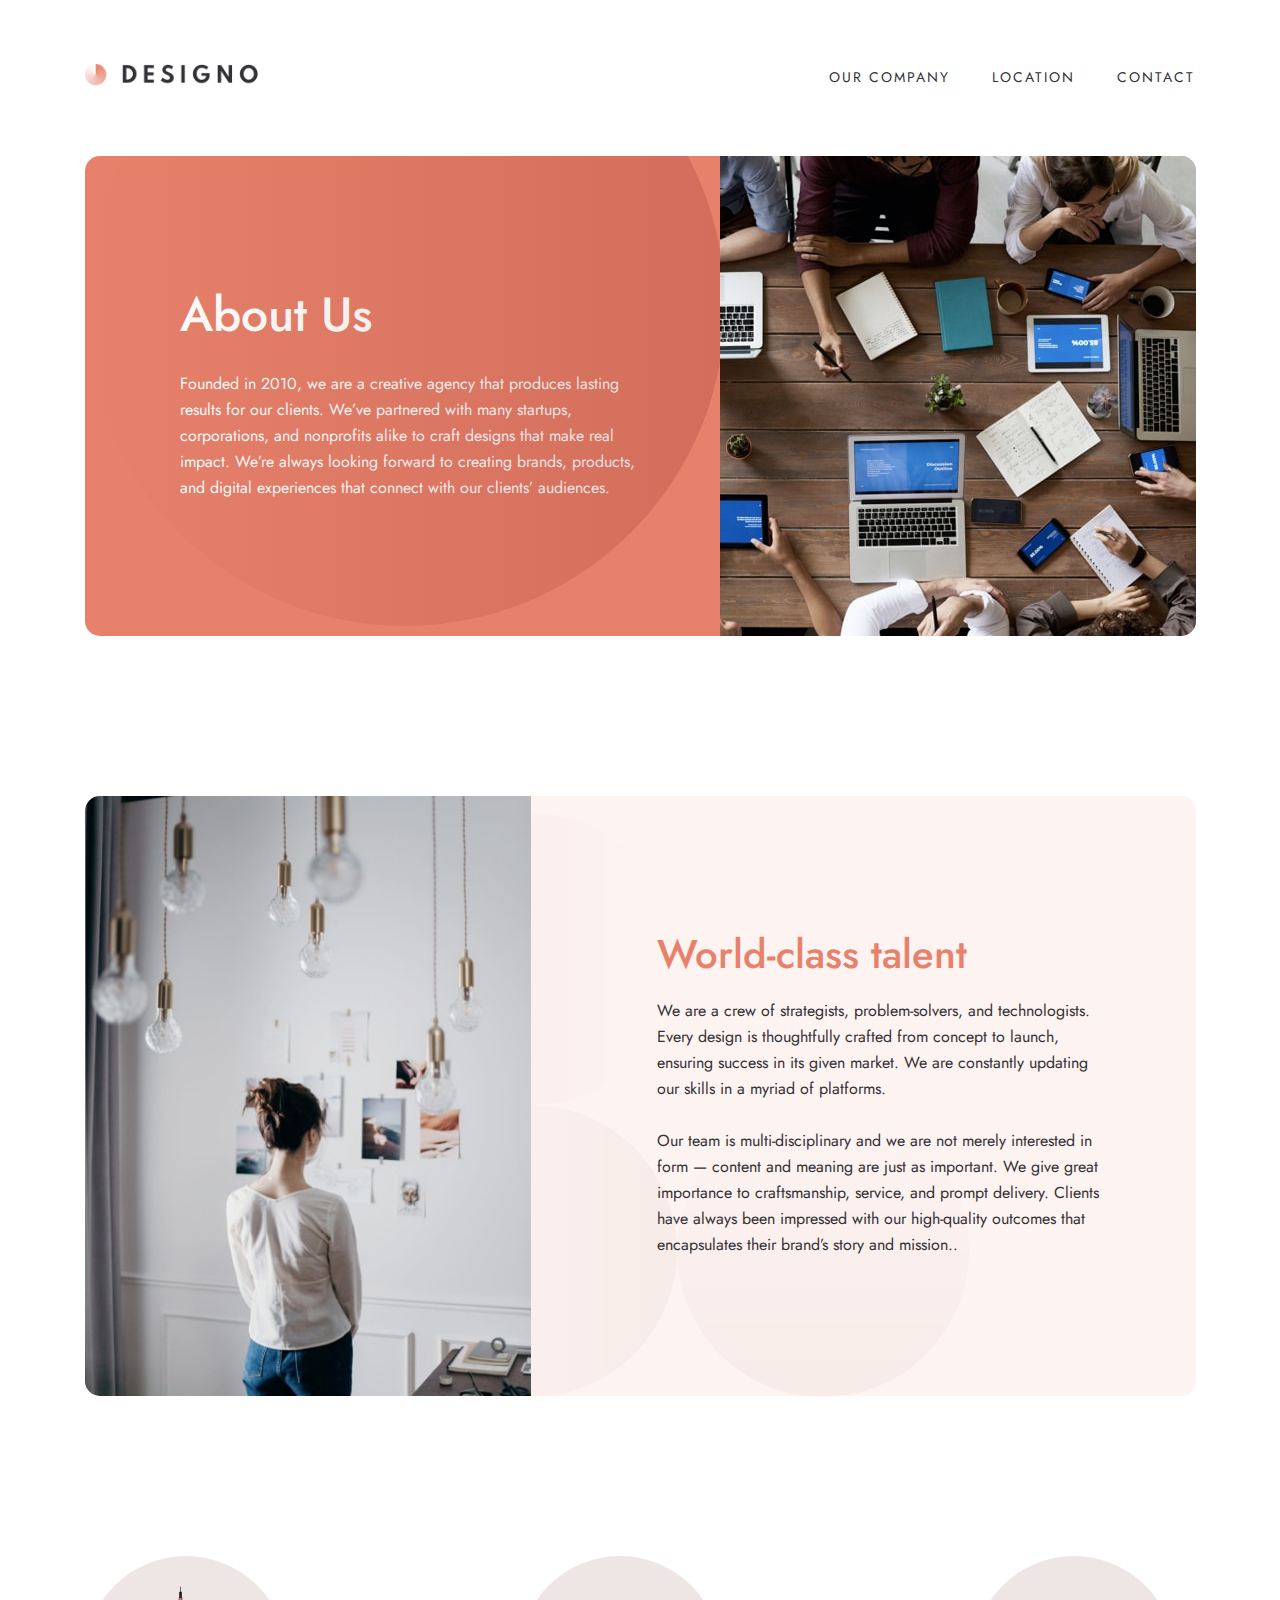
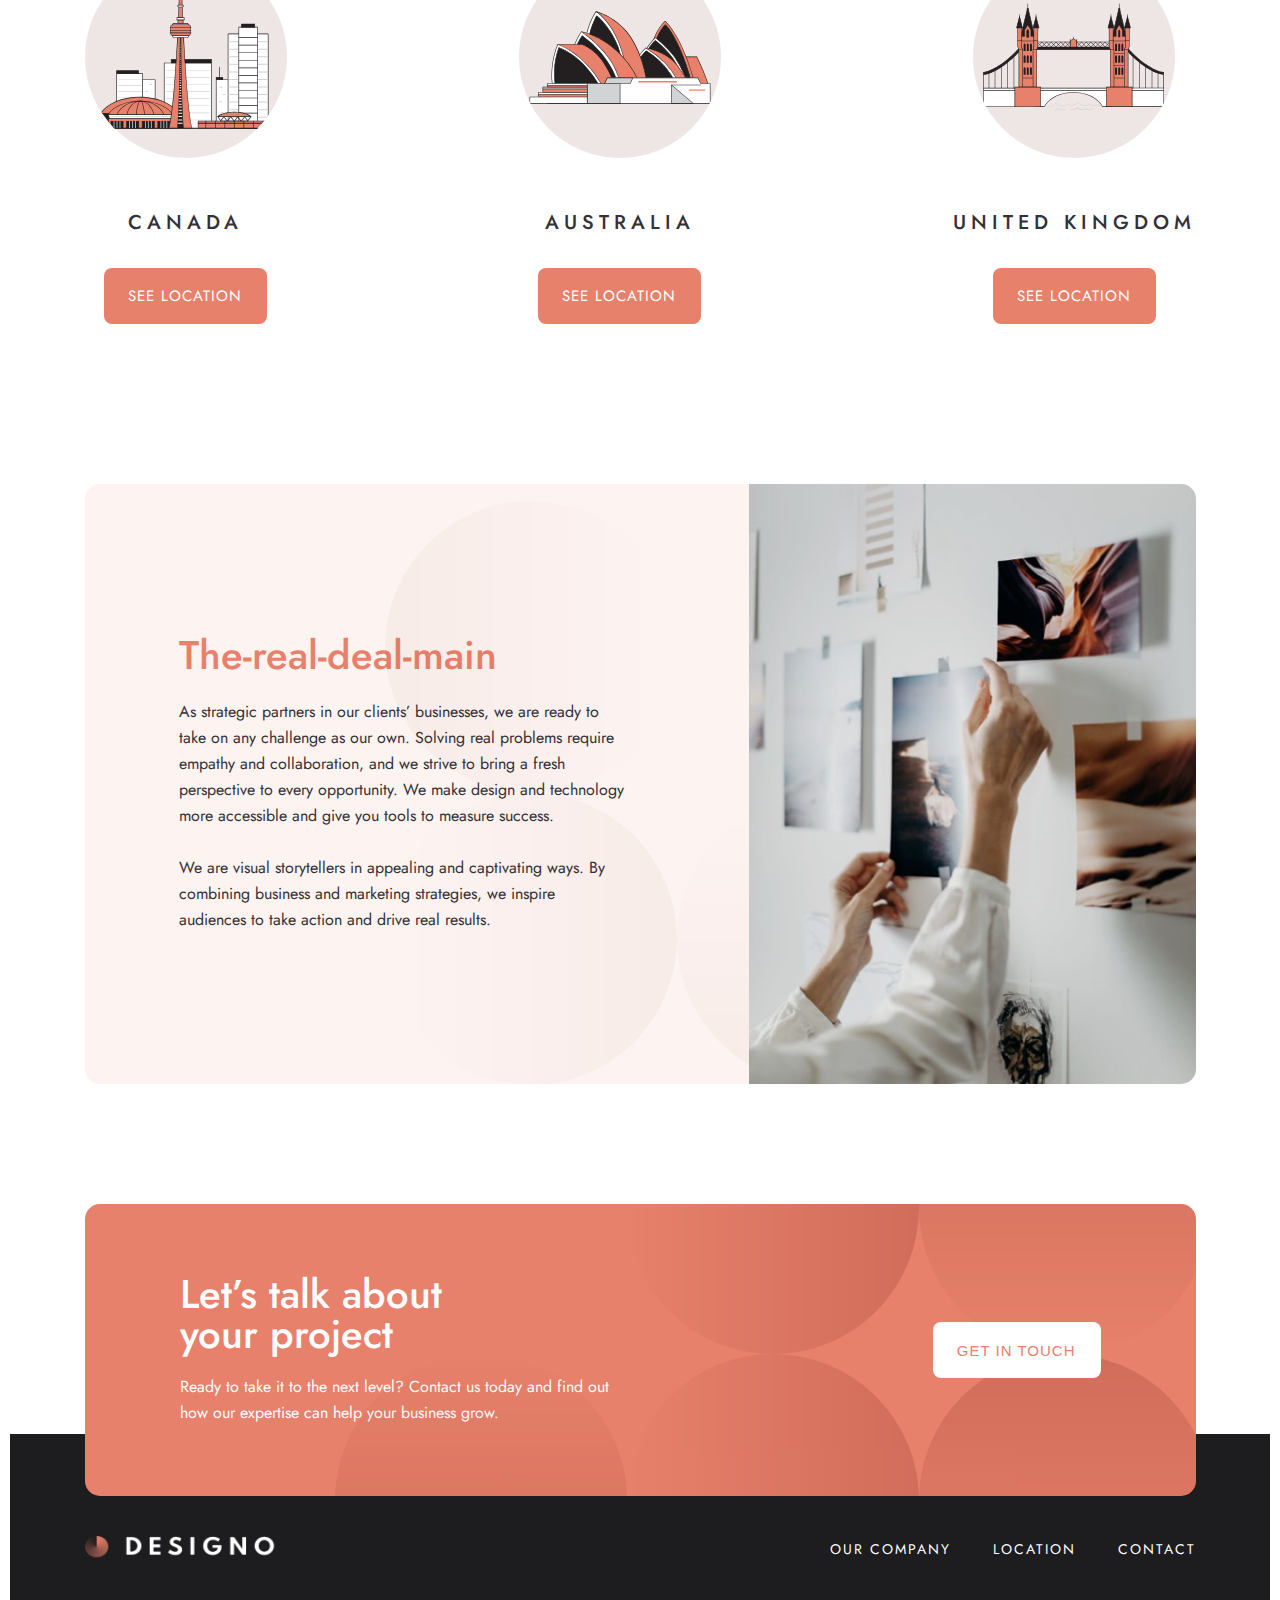
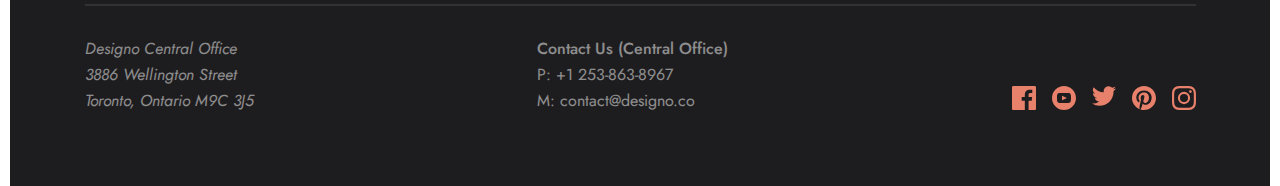
==== commit 8b58c2f5: "litte adds" ====
--- a/pages/about.html
+++ b/pages/about.html
@@ -24,7 +24,6 @@
               <li><a href="./location.html">location</a></li>
               <li><a href="./contact.html">contact</a></li>
             </ul>
-            <a href="./menu.html"> </a>
           </div>
         </div>
       </nav>
--- a/css/about.css
+++ b/css/about.css
@@ -149,10 +149,10 @@
 /* tablat uchun responsive */
 
 @media screen and (max-width: 1010px) {
-  * {
+  /* * {
     margin-left: auto;
     margin-right: auto;
-  }
+  } */
   .world-class-talent-title {
     padding: 6.8rem 5.8rem;
   }
